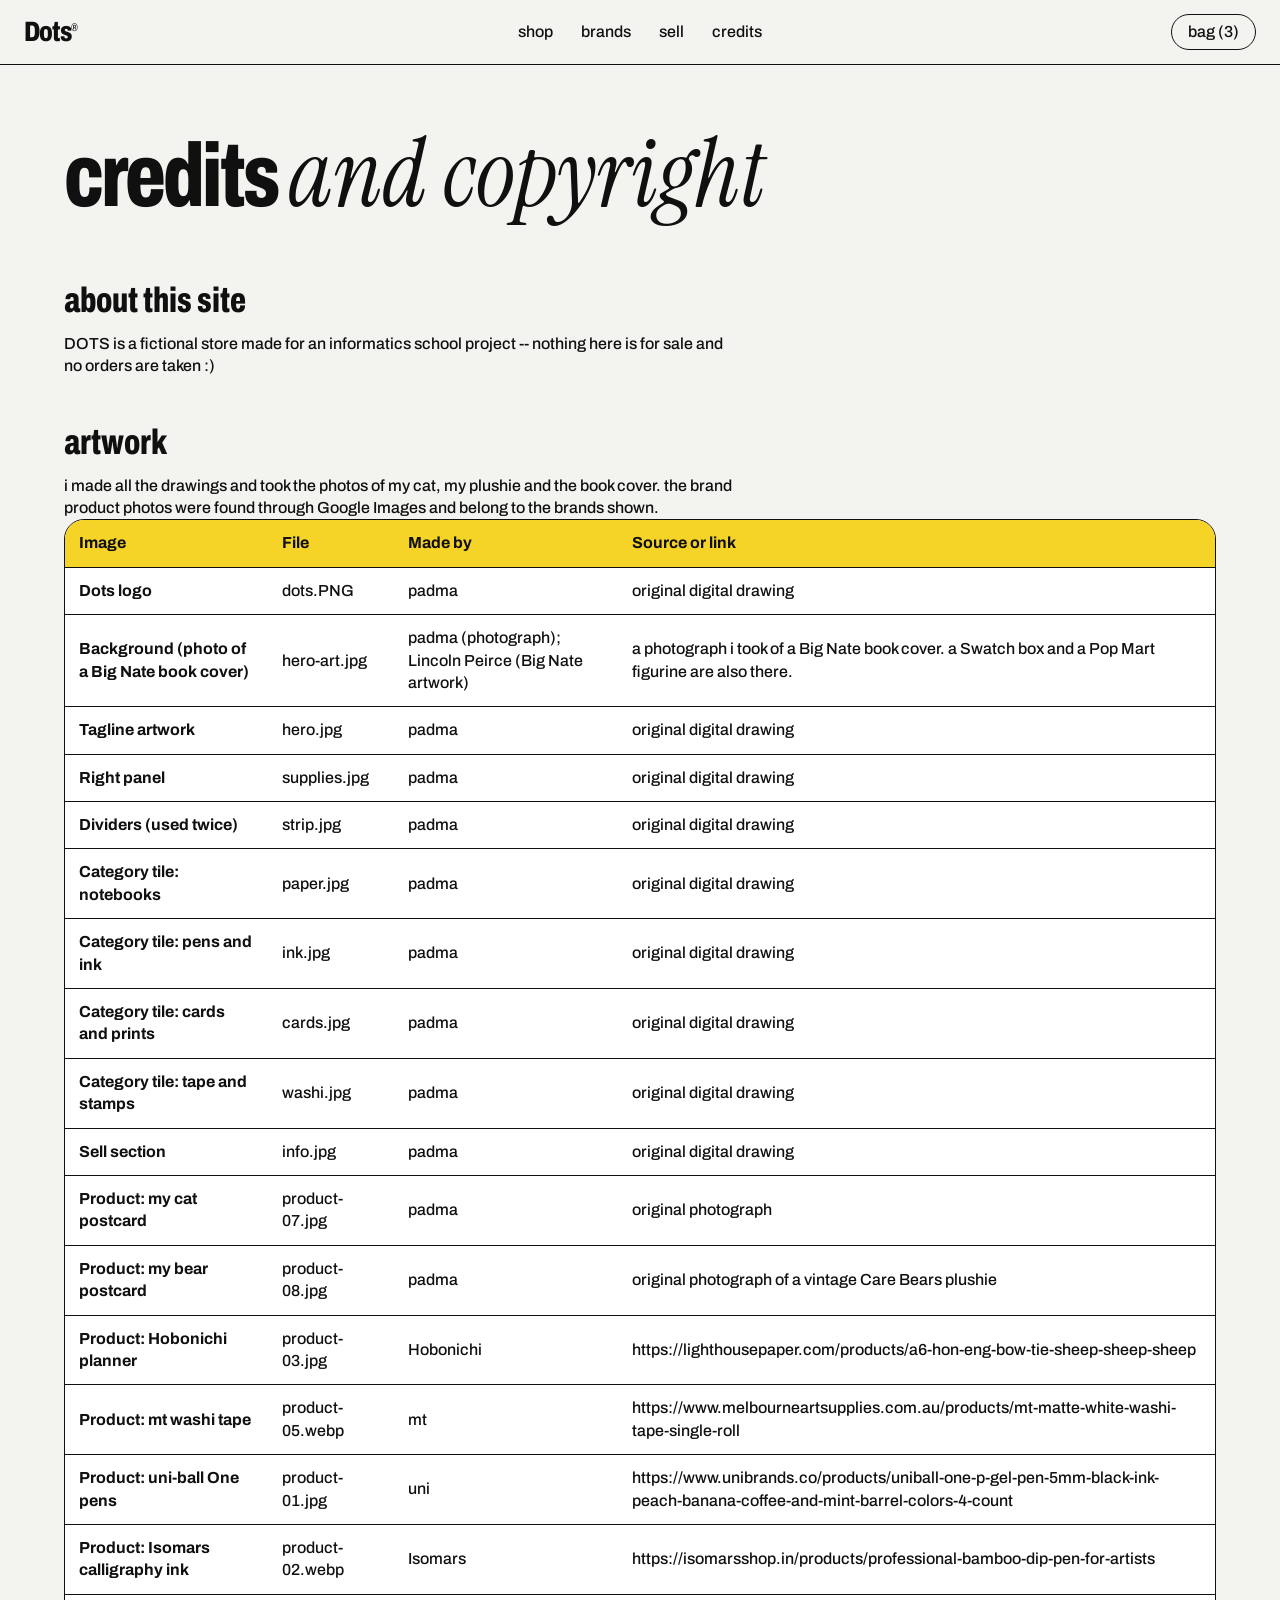
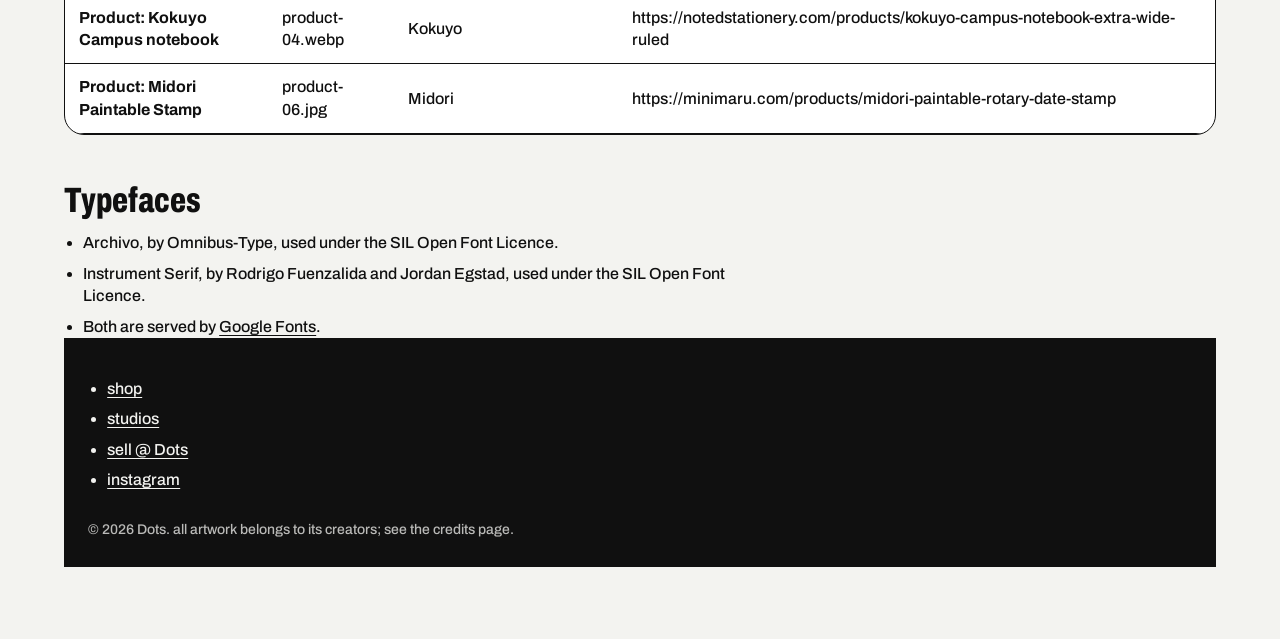
==== credits.html @ e0361c95 "Add credits page for Dots website This file contains the credits and copyright information for the D" ====
<!DOCTYPE html>
<html lang="en">
<head>
<meta charset="utf-8">
<meta name="viewport" content="width=device-width, initial-scale=1">
<title>credits — Dots</title>
<link rel="preconnect" href="https://fonts.googleapis.com">
<link rel="preconnect" href="https://fonts.gstatic.com" crossorigin>
<link href="https://fonts.googleapis.com/css2?family=Archivo:wdth,wght@62..125,400..900&family=Instrument+Serif:ital@0;1&display=swap" rel="stylesheet">
<link rel="stylesheet" href="style.css">
</head>
<body>

<header>
  <a class="logo" href="index.html">Dots<sup>®</sup></a>
  <nav><ul>
    <li><a href="index.html#shop">shop</a></li>
    <li><a href="index.html#studios">brands</a></li>
    <li><a href="index.html#sell">sell</a></li>
    <li><a href="credits.html">credits</a></li>
  </ul></nav>
  <a class="bag" href="checkout.html">bag (3)</a>
</header>

<main class="page credits">
  <h1>credits <em>and copyright</em></h1>


  <h2>about this site</h2>
  <p>DOTS is a fictional store made for an informatics school project -- nothing here is for sale and no orders are taken :) </p>

  <h2>artwork</h2>
  <p>i made all the drawings and took the photos of my cat, my plushie and the book cover. the brand product photos were found through Google Images and belong to the brands shown.</p>
  <div class="table-wrap">
    <table>
      <thead><tr><th scope="col">Image</th><th scope="col">File</th><th scope="col">Made by</th><th scope="col">Source or link</th>
      <tbody>
        <tr><th scope="row">Dots logo</th><td>dots.PNG</td><td>padma</td><td>original digital drawing</td></tr>
        <tr><th scope="row">Background (photo of a Big Nate book cover)</th><td>hero-art.jpg</td><td>padma (photograph); Lincoln Peirce (Big Nate artwork)</td><td>a photograph i took of a Big Nate book cover. a Swatch box and a Pop Mart figurine are also there.</td></tr>
        <tr><th scope="row">Tagline artwork</th><td>hero.jpg</td><td>padma</td><td>original digital drawing</td></tr>
        <tr><th scope="row">Right panel</th><td>supplies.jpg</td><td>padma</td><td>original digital drawing</td></tr>
        <tr><th scope="row">Dividers (used twice)</th><td>strip.jpg</td><td>padma</td><td>original digital drawing</td></tr>
        <tr><th scope="row">Category tile: notebooks</th><td>paper.jpg</td><td>padma</td><td>original digital drawing</td></tr>
        <tr><th scope="row">Category tile: pens and ink</th><td>ink.jpg</td><td>padma</td><td>original digital drawing</td></tr>
        <tr><th scope="row">Category tile: cards and prints</th><td>cards.jpg</td><td>padma</td><td>original digital drawing</td></tr>
        <tr><th scope="row">Category tile: tape and stamps</th><td>washi.jpg</td><td>padma</td><td>original digital drawing</td></tr>
        <tr><th scope="row">Sell section</th><td>info.jpg</td><td>padma</td><td>original digital drawing</td></tr>
        <tr><th scope="row">Product: my cat postcard</th><td>product-07.jpg</td><td>padma</td><td>original photograph</td></tr>
        <tr><th scope="row">Product: my bear postcard</th><td>product-08.jpg</td><td>padma</td><td>original photograph of a vintage Care Bears plushie</td></tr>
        <tr><th scope="row">Product: Hobonichi planner</th><td>product-03.jpg</td><td>Hobonichi</td><td>https://lighthousepaper.com/products/a6-hon-eng-bow-tie-sheep-sheep-sheep</td></tr>
        <tr><th scope="row">Product: mt washi tape</th><td>product-05.webp</td><td>mt</td><td>https://www.melbourneartsupplies.com.au/products/mt-matte-white-washi-tape-single-roll</td></tr>
        <tr><th scope="row">Product: uni-ball One pens</th><td>product-01.jpg</td><td>uni</td><td>https://www.unibrands.co/products/uniball-one-p-gel-pen-5mm-black-ink-peach-banana-coffee-and-mint-barrel-colors-4-count</td></tr>
        <tr><th scope="row">Product: Isomars calligraphy ink</th><td>product-02.webp</td><td>Isomars</td><td>https://isomarsshop.in/products/professional-bamboo-dip-pen-for-artists</td></tr>
        <tr><th scope="row">Product: Kokuyo Campus notebook</th><td>product-04.webp</td><td>Kokuyo</td><td>https://notedstationery.com/products/kokuyo-campus-notebook-extra-wide-ruled</td></tr>
        <tr><th scope="row">Product: Midori Paintable Stamp</th><td>product-06.jpg</td><td>Midori</td><td>https://minimaru.com/products/midori-paintable-rotary-date-stamp</td></tr>
      </tbody>
    </table>
  </div>

  <h2>Typefaces</h2>
  <ul>
    <li>Archivo, by Omnibus-Type, used under the SIL Open Font Licence.</li>
    <li>Instrument Serif, by Rodrigo Fuenzalida and Jordan Egstad, used under the SIL Open Font Licence.</li>
    <li>Both are served by <a href="https://fonts.google.com">Google Fonts</a>.</li>
  </ul>



 

<footer>
  <ul>
    <li><a href="#shop">shop</a></li>
    <li><a href="#studios">studios</a></li>
    <li><a href="#sell">sell @ Dots</a></li>
    <li><a href="https://www.instagram.com/padmeira?">instagram</a></li>
  </ul>
  <p class="copy">© 2026 Dots. all artwork belongs to its creators; see the credits page.</p>
</footer>

</body>
</html>
---- style.css ----
:root{
  --y:#f5d327;--p:#e6197e;--b:#2e9bd6;--g:#1fa64a;--o:#f26b21;--k:#101010;
  --w:#f3f3f0;--l:#b9a3e3;--m:#c4ecd3;
  --sans:"Archivo","Helvetica Neue",Helvetica,Arial,sans-serif;
  --serif:"Instrument Serif","Times New Roman",serif;
  --line:1.5px solid var(--k);
}
*{box-sizing:border-box;margin:0;padding:0}
html{scroll-behavior:smooth}
body{background:var(--w);color:var(--k);font:500 16px/1.4 var(--sans);font-variant-numeric:tabular-nums}
a{color:inherit;text-decoration:none}
a:focus-visible,input:focus-visible,label:focus-within{outline:3px solid var(--p);outline-offset:3px}
ul{list-style:none}

/* ticker */
.tick{background:var(--k);color:var(--y);overflow:hidden;white-space:nowrap;font-size:14px}
.tick div{display:inline-block;padding:9px 0;animation:slide 40s linear infinite}
.tick span{margin-right:3rem}
@keyframes slide{to{transform:translateX(-50%)}}
@media(prefers-reduced-motion:reduce){.tick div{animation:none}}

/* header */
header{display:grid;grid-template-columns:1fr auto 1fr;align-items:center;padding:14px 24px;border-bottom:var(--line);position:sticky;top:0;background:var(--w);z-index:5}
.logo{font:800 28px/1 var(--sans);font-stretch:75%;letter-spacing:-.04em}
.logo sup{font-size:.4em;font-weight:500}
nav ul{display:flex;gap:28px}
nav a:hover,.bag:hover{color:var(--p)}
.bag{justify-self:end;border:var(--line);border-radius:99px;padding:6px 16px}

/* hero */
.hero{display:grid;grid-template-columns:1.55fr 1fr;border-bottom:var(--line)}
.hero-l{position:relative;isolation:isolate;overflow:hidden;background:var(--w);padding:28px 24px 24px;display:flex;flex-direction:column;justify-content:space-between;border-right:var(--line);min-height:78vh;container-type:inline-size}
.hero-art{position:absolute;inset:0;width:100%;height:100%;object-fit:cover;z-index:-1;color:transparent}
.lead-art{align-self:flex-start;width:min(100%,78cqw);aspect-ratio:6/1;background:var(--w);border:var(--line);overflow:hidden}
.lead-art img{display:block;width:100%;height:100%;object-fit:cover;color:transparent}
.wordmark{margin:3vh 0 4vh}
.wordmark img{display:block;width:100%;height:auto;color:transparent}
.cta{display:flex;gap:12px;flex-wrap:wrap}
.btn{display:inline-block;border:var(--line);border-radius:99px;padding:12px 24px;font-weight:700;background:var(--y);transition:box-shadow .15s,transform .15s}
.btn:hover{box-shadow:5px 5px 0 var(--k);transform:translate(-3px,-3px)}
.btn.alt{background:transparent}

.hero-r{background:#fff;display:flex;flex-direction:column}
.hero-r .slot{flex:1;position:relative;min-height:320px;background:var(--f,#fff)}
.hero-r .slot img{position:absolute;inset:0;width:100%;height:100%;object-fit:cover;color:transparent}
.hero-r p{border-top:var(--line);padding:14px 24px;background:var(--y);font-weight:700}

/* shop */
.shop{padding:0 24px 64px}
.shop-h{display:flex;justify-content:space-between;align-items:end;flex-wrap:wrap;gap:20px;padding:56px 0 28px}
.shop-h h2{font:800 clamp(2.4rem,6vw,5.5rem)/.9 var(--sans);font-stretch:70%;letter-spacing:-.03em}
.shop-h h2 em{font:italic 400 1.05em var(--serif);letter-spacing:0}
.chips{display:flex;gap:8px;flex-wrap:wrap}
.chips input{position:absolute;opacity:0;pointer-events:none}
.chips label{border:var(--line);border-radius:99px;padding:7px 18px;cursor:pointer;font-weight:600}
.chips label:hover{background:var(--m)}
.shop:has(#f-all:checked) .chips [for=f-all],
.shop:has(#f-nb:checked) .chips [for=f-nb],
.shop:has(#f-pen:checked) .chips [for=f-pen],
.shop:has(#f-card:checked) .chips [for=f-card],
.shop:has(#f-ex:checked) .chips [for=f-ex]{background:var(--k);color:var(--w)}
.shop:has(#f-nb:checked) .card:not(.nb),
.shop:has(#f-pen:checked) .card:not(.pen),
.shop:has(#f-card:checked) .card:not(.cd),
.shop:has(#f-ex:checked) .card:not(.ex){display:none}

.grid{display:grid;grid-template-columns:repeat(4,1fr);gap:32px 24px}
.card{display:block}
.art{position:relative;overflow:hidden;border-radius:20px;container-type:inline-size;transition:box-shadow .2s,transform .2s}
.card:hover .art{box-shadow:7px 7px 0 var(--k);transform:translate(-4px,-4px)}
.meta{display:flex;justify-content:space-between;gap:12px;padding:10px 4px 0}
.meta b{font-weight:700}
.meta span{display:block;font-weight:400;opacity:.65;font-size:14px}
.meta u{text-decoration:none;font-weight:700}

.art{background:var(--f,#ddd)}
.art img{display:block;width:100%;height:100%;object-fit:cover;color:transparent}
.art{aspect-ratio:1/1}

/* category tiles (your art goes in images/cat-*.png) */
.cats{display:grid;grid-template-columns:repeat(4,1fr);gap:24px;margin-bottom:44px}
.cat{display:block;cursor:pointer}
.cat .art{display:block;border:var(--line)}
.cat b{display:block;padding:8px 4px 0;font-weight:700}
.cat:hover .art{box-shadow:7px 7px 0 var(--k);transform:translate(-4px,-4px)}
.shop:has(#f-nb:checked) [for=f-nb].cat .art,
.shop:has(#f-pen:checked) [for=f-pen].cat .art,
.shop:has(#f-card:checked) [for=f-card].cat .art,
.shop:has(#f-ex:checked) [for=f-ex].cat .art{box-shadow:7px 7px 0 var(--p);transform:translate(-4px,-4px)}

/* full-width strips: one ratio, used for both dividers */
.strip{aspect-ratio:15/1;min-height:56px;overflow:hidden;background:var(--f,#eee);border-bottom:var(--line)}
.strip.t{border-top:var(--line)}
.strip img{display:block;width:100%;height:100%;object-fit:cover;color:transparent}

/* sell section art */
.sell>.sell-art{position:relative;padding:0;min-height:360px;background:var(--f,#eee);border-left:var(--line)}
.sell-art img{position:absolute;inset:0;width:100%;height:100%;object-fit:cover;color:transparent}

/* studios */
.studios{background:var(--k);color:var(--w);padding:56px 24px 64px}
.studios h2{font:800 clamp(2rem,5vw,4.5rem)/.95 var(--sans);font-stretch:70%;letter-spacing:-.03em;margin-bottom:28px;max-width:14em}
.tiles{display:grid;grid-template-columns:repeat(auto-fit,minmax(240px,1fr));gap:16px}
.tile{padding:18px;min-height:230px;display:flex;flex-direction:column;justify-content:space-between;color:var(--k);border-radius:6px}
.tile h3{font:800 2.6rem/.9 var(--sans);font-stretch:70%;letter-spacing:-.02em}
.tile:nth-child(1){background:var(--y)}
.tile:nth-child(2){background:#5a0f3c;color:var(--w)}
.tile:nth-child(3){background:var(--m)}
.tile:nth-child(4){background:var(--p);color:#fff}
.tile:hover{transform:rotate(-1.5deg)}

/* manifesto */
.manifesto{background:var(--p);border-bottom:var(--line);padding:64px 24px;color:#fff}
.manifesto p{font:italic 400 clamp(2rem,6.4vw,6rem)/.98 var(--serif);max-width:16em}

/* sell */
.sell{display:grid;grid-template-columns:1fr 1fr;border-bottom:var(--line)}
.sell>div{padding:48px 24px}
.sell h2{font:800 clamp(2rem,4.5vw,4rem)/.95 var(--sans);font-stretch:70%;margin-bottom:14px}
.sell p{max-width:34em;margin-bottom:20px}
form{display:flex;gap:8px;flex-wrap:wrap}
input{flex:1;min-width:200px;border:var(--line);border-radius:99px;padding:12px 18px;font:inherit;background:#fff}

/* footer */
footer{background:var(--k);color:var(--w);padding:40px 24px 0;overflow:hidden;container-type:inline-size}
footer ul{display:flex;gap:28px;flex-wrap:wrap;justify-content:space-between}
footer .big{font:900 41cqw/.72 var(--sans);font-stretch:62%;letter-spacing:-.05em;color:var(--y);margin:40px 0 -2cqw}
footer a:hover{color:var(--y)}

@media(max-width:1000px){.grid,.cats{grid-template-columns:repeat(2,1fr)}}
@media(max-width:520px){.grid{grid-template-columns:1fr}}
@media(max-width:860px){
  .hero,.sell{grid-template-columns:1fr}
  .hero-l{border-right:0;border-bottom:var(--line);min-height:70vh}
  .sell>.sell-art{border-left:0;border-top:var(--line)}
  header{grid-template-columns:1fr auto}
  nav{display:none}
}

/* ===== checkout + credits pages (paste at the bottom of style.css) ===== */
.page{padding:48px 24px 72px;max-width:1200px;margin:0 auto}
.page h1{font:800 clamp(2.6rem,7vw,6rem)/.9 var(--sans);font-stretch:70%;letter-spacing:-.03em;margin-bottom:12px}
.page h1 em{font:italic 400 1.05em var(--serif);letter-spacing:0}
.page .intro{max-width:36em;margin-bottom:36px}
mark{background:var(--y);padding:0 4px}

.checkout{display:grid;grid-template-columns:1.25fr 1fr;gap:32px;align-items:start}
.fields{display:grid;gap:24px}
fieldset{border:var(--line);border-radius:20px;padding:22px 22px 24px;background:#fff;min-width:0}
legend{font:800 1.5rem/1 var(--sans);font-stretch:75%;background:var(--y);border:var(--line);border-radius:99px;padding:5px 16px}
.row{display:grid;grid-template-columns:1fr 1fr;gap:14px;margin-top:14px}
.row.one{grid-template-columns:1fr}
.f{display:block;font-weight:700}
.f span{display:block;font-size:14px;margin-bottom:6px}
.checkout input:not([type=checkbox]):not([type=radio]),
.checkout select,.checkout textarea{width:100%;min-width:0;border:var(--line);border-radius:14px;padding:12px 14px;font:inherit;background:var(--w)}
.checkout textarea{min-height:100px;resize:vertical}
input[type=checkbox],input[type=radio]{flex:none;min-width:0;width:20px;height:20px;padding:0;accent-color:var(--p)}
.opt{display:flex;gap:12px;align-items:flex-start;padding:12px 14px;border:var(--line);border-radius:14px;margin-top:10px;cursor:pointer;background:var(--w)}
.opt:hover{background:var(--m)}
.opt:has(input:checked){background:var(--y)}
.opt b{display:block}
.opt small{display:block;font-weight:400;opacity:.7}
.opt .price{margin-left:auto;font-weight:700}

.summary{position:sticky;top:90px}
.table-wrap{border:var(--line);border-radius:20px;overflow:auto;background:#fff}
table{width:100%;border-collapse:collapse;min-width:440px}
caption{text-align:left;font:800 1.5rem/1 var(--sans);font-stretch:75%;padding:16px 14px;border-bottom:var(--line)}
th,td{padding:12px 14px;text-align:left;border-bottom:1.5px solid var(--k);vertical-align:middle}
thead th{background:var(--y)}
.n{text-align:right}
tbody tr:hover{background:var(--m)}
tfoot th,tfoot td{border-bottom:0}
tfoot tr:last-child{background:var(--k);color:var(--y);font-size:1.2rem}
.thumb{display:inline-block;width:48px;aspect-ratio:1;border-radius:10px;overflow:hidden;background:var(--f,#ddd);border:var(--line);vertical-align:middle;margin-right:10px}
.thumb img{display:block;width:100%;height:100%;object-fit:cover;color:transparent}
.checkout td input.qty{width:64px}
.place{width:100%;margin-top:20px;font:700 1.1rem var(--sans);cursor:pointer}
.small{font-size:14px;opacity:.75;margin-top:12px}

.credits h2{font:800 2.2rem/1 var(--sans);font-stretch:70%;margin:48px 0 14px}
.credits p,.credits li{max-width:42em}
.credits ul{display:grid;gap:8px;padding-left:1.2em;list-style:disc}
.credits a{text-decoration:underline;text-underline-offset:3px}
.credits table{min-width:560px}
footer .copy{margin-top:28px;padding-bottom:28px;font-size:14px;opacity:.75}

@media(max-width:900px){.checkout{grid-template-columns:1fr}.summary{position:static}.row{grid-template-columns:1fr}}
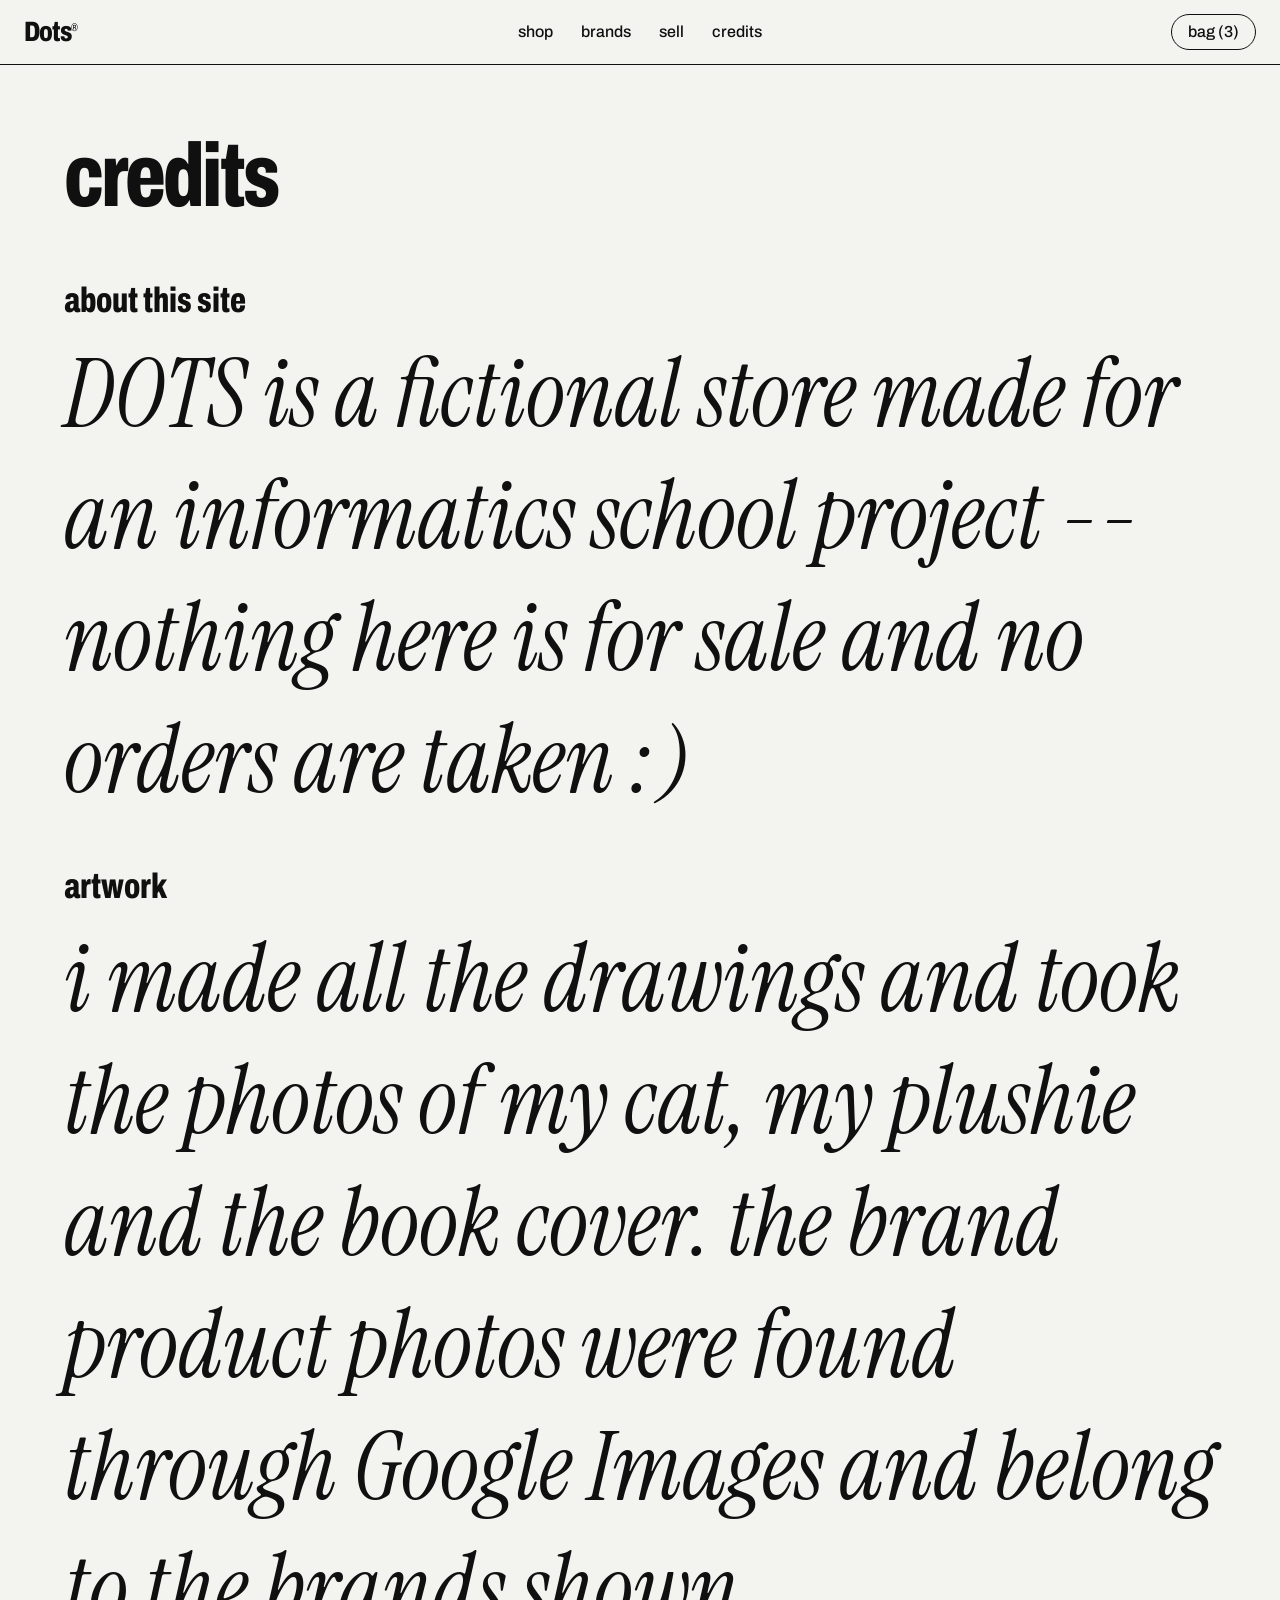
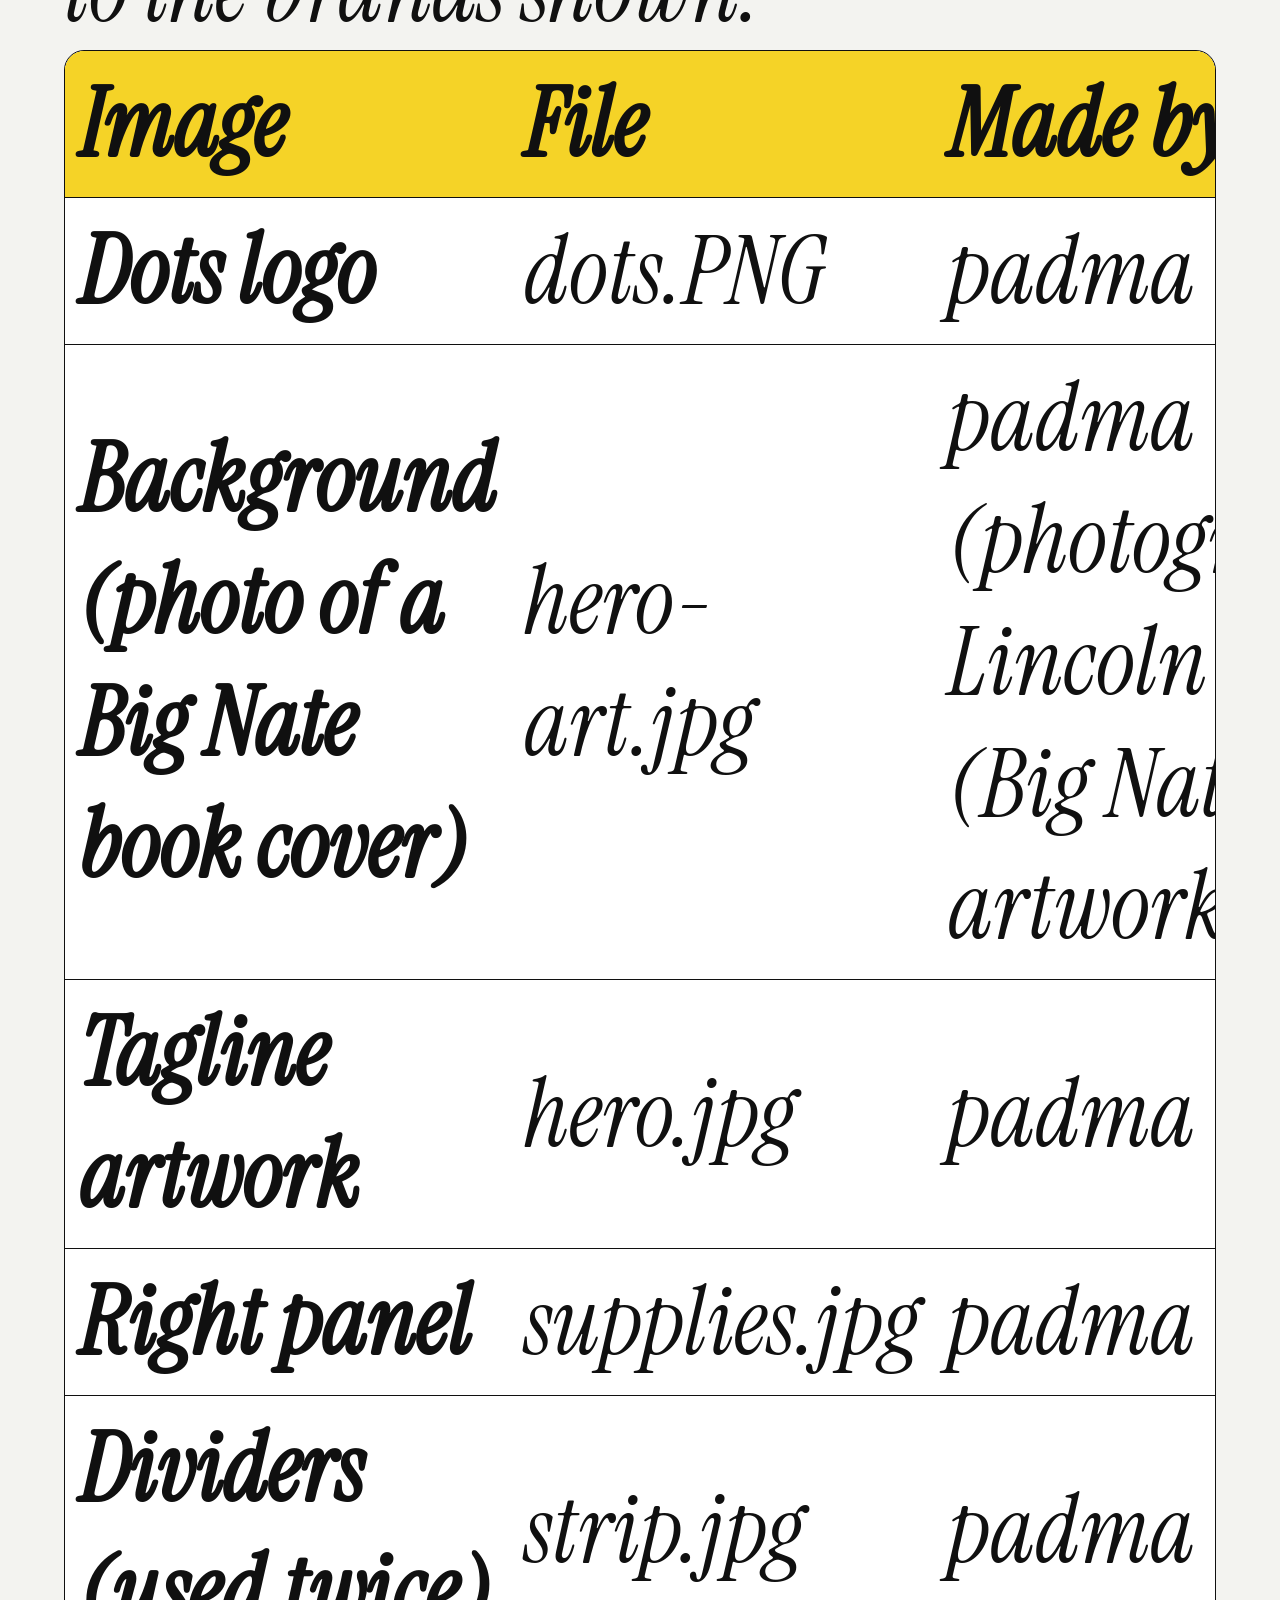
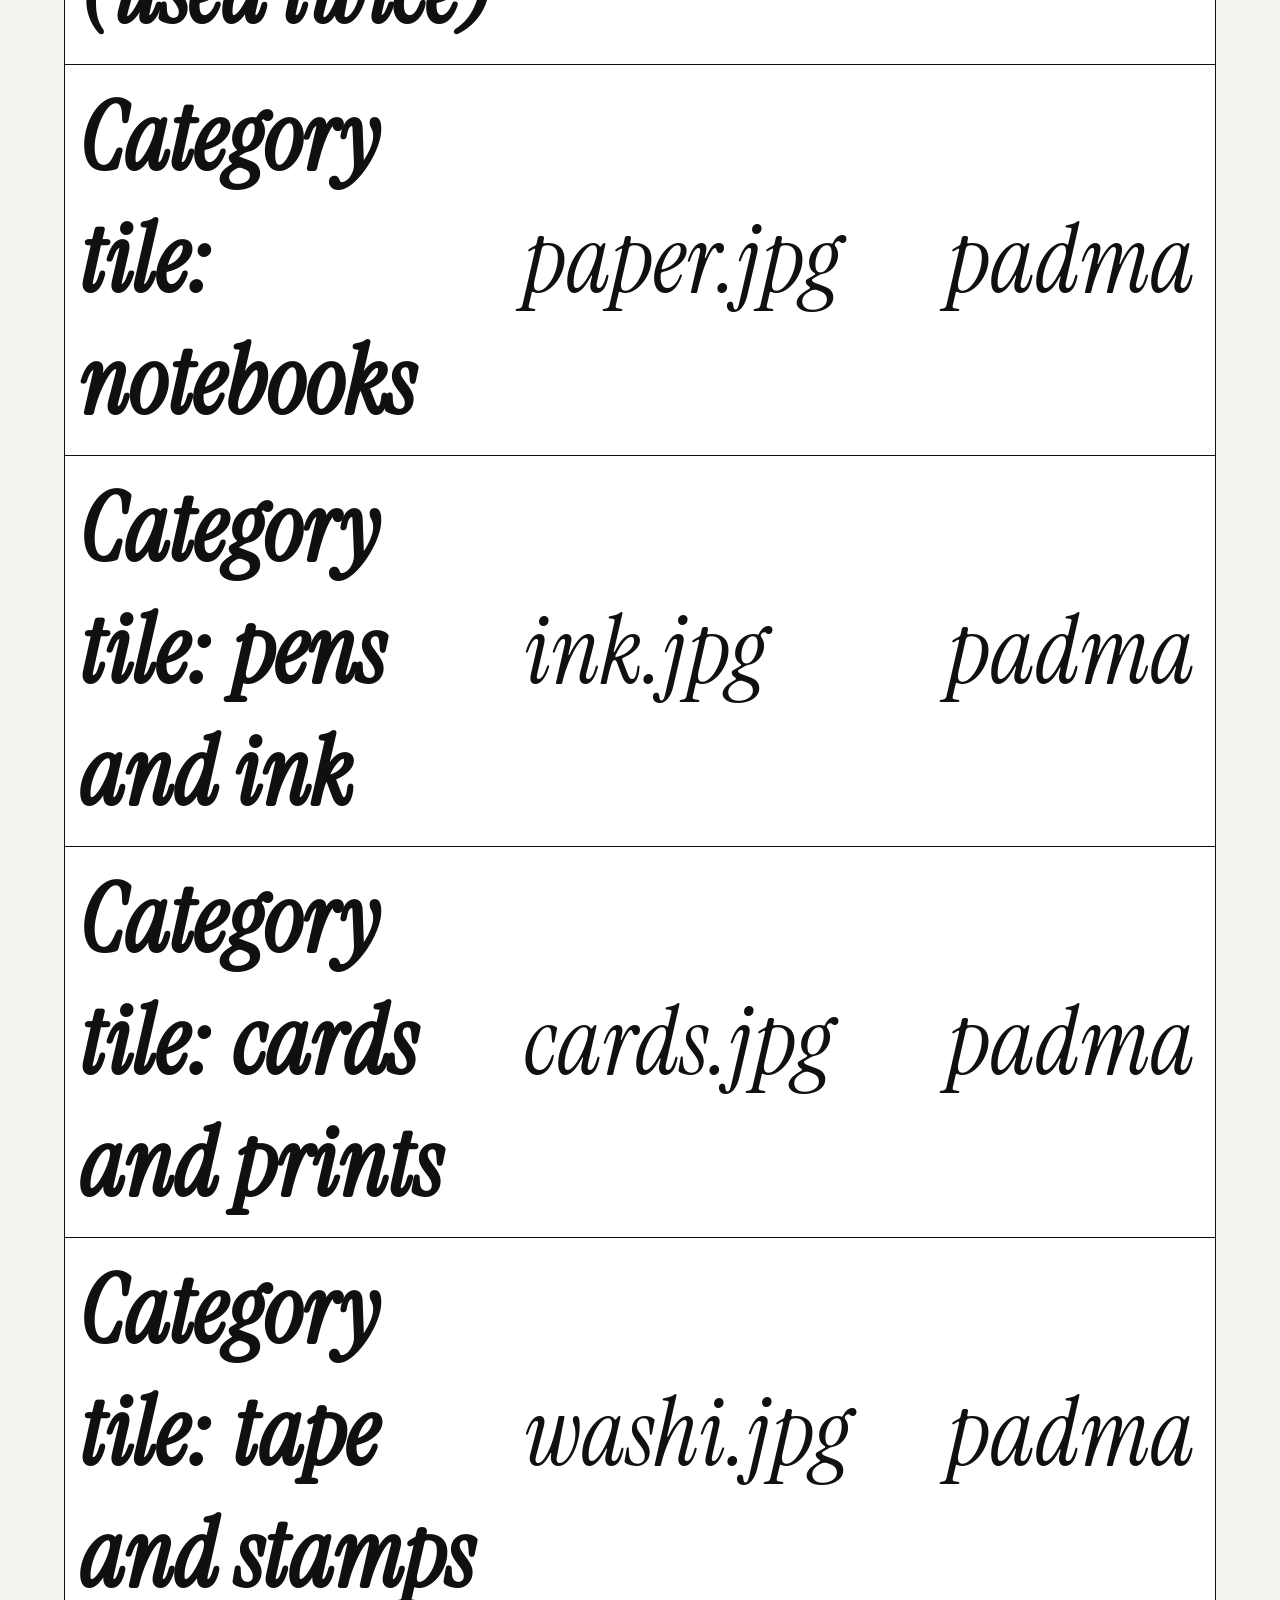
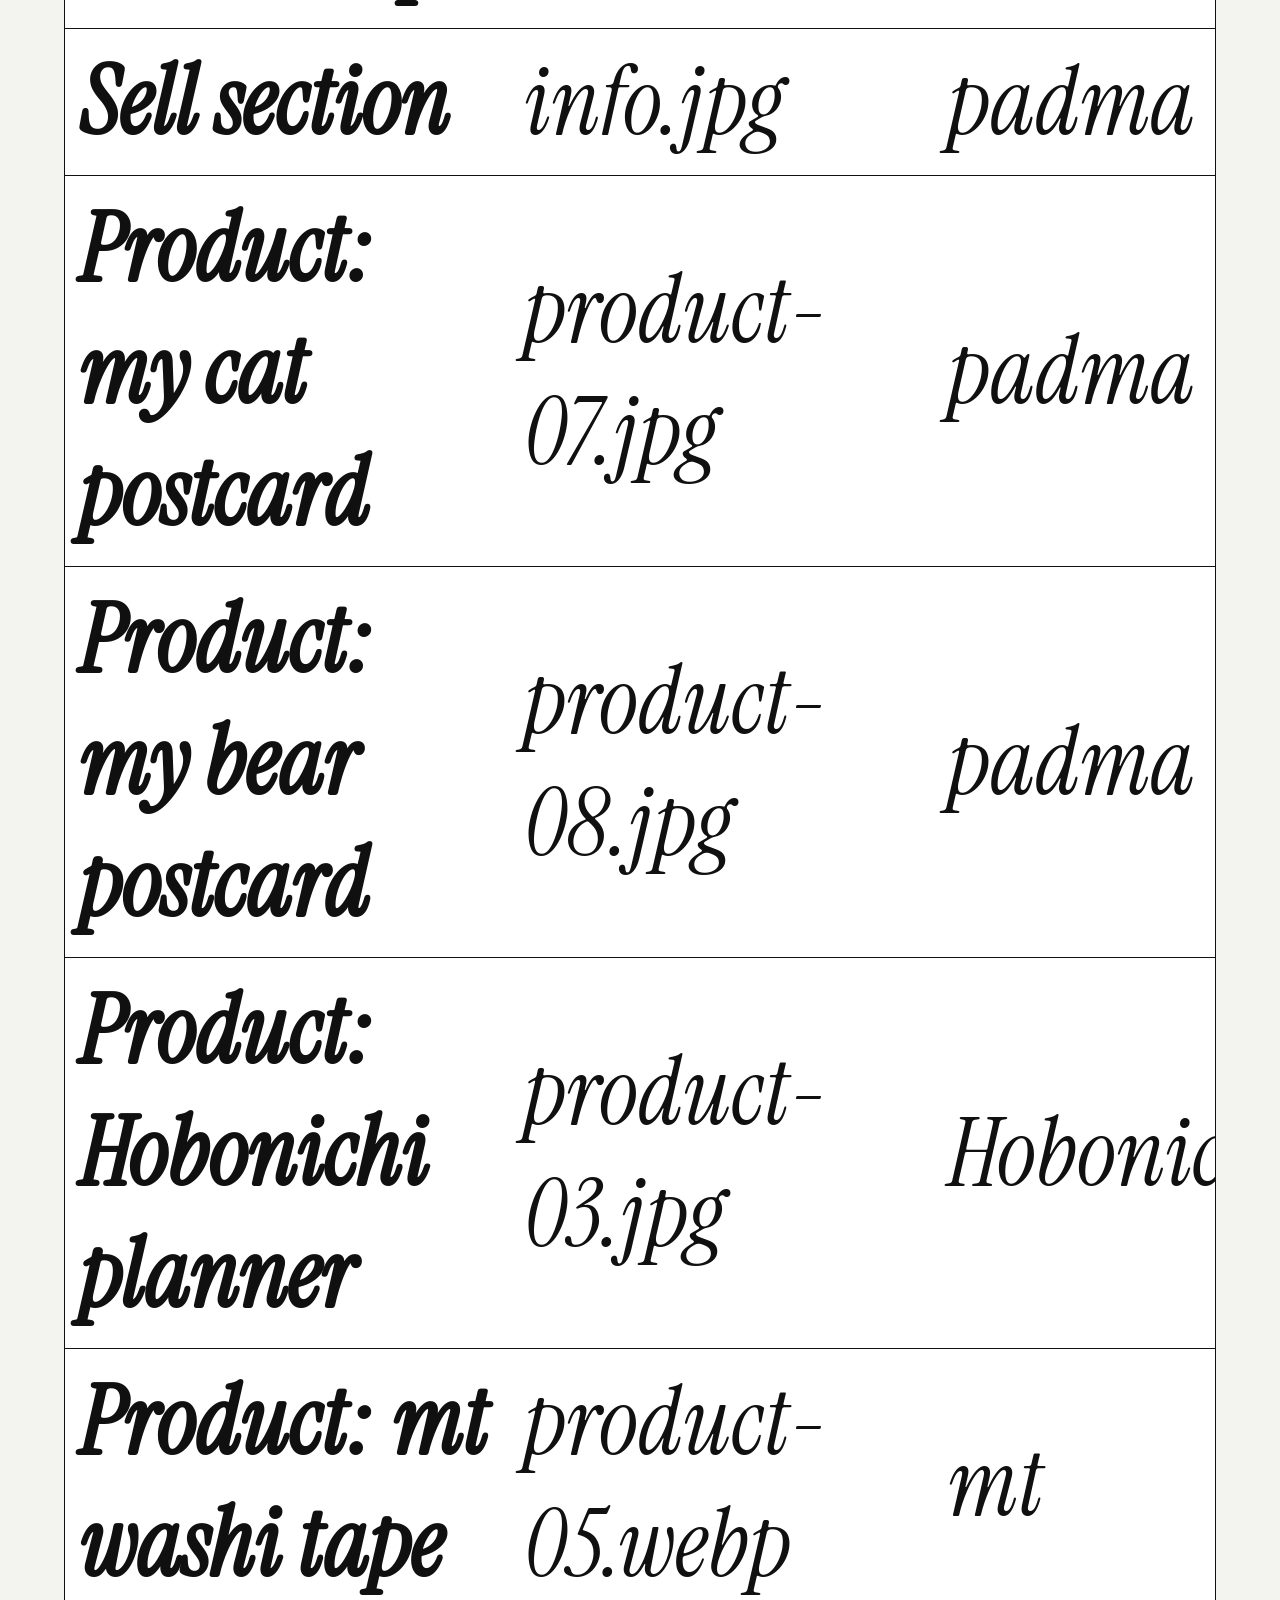
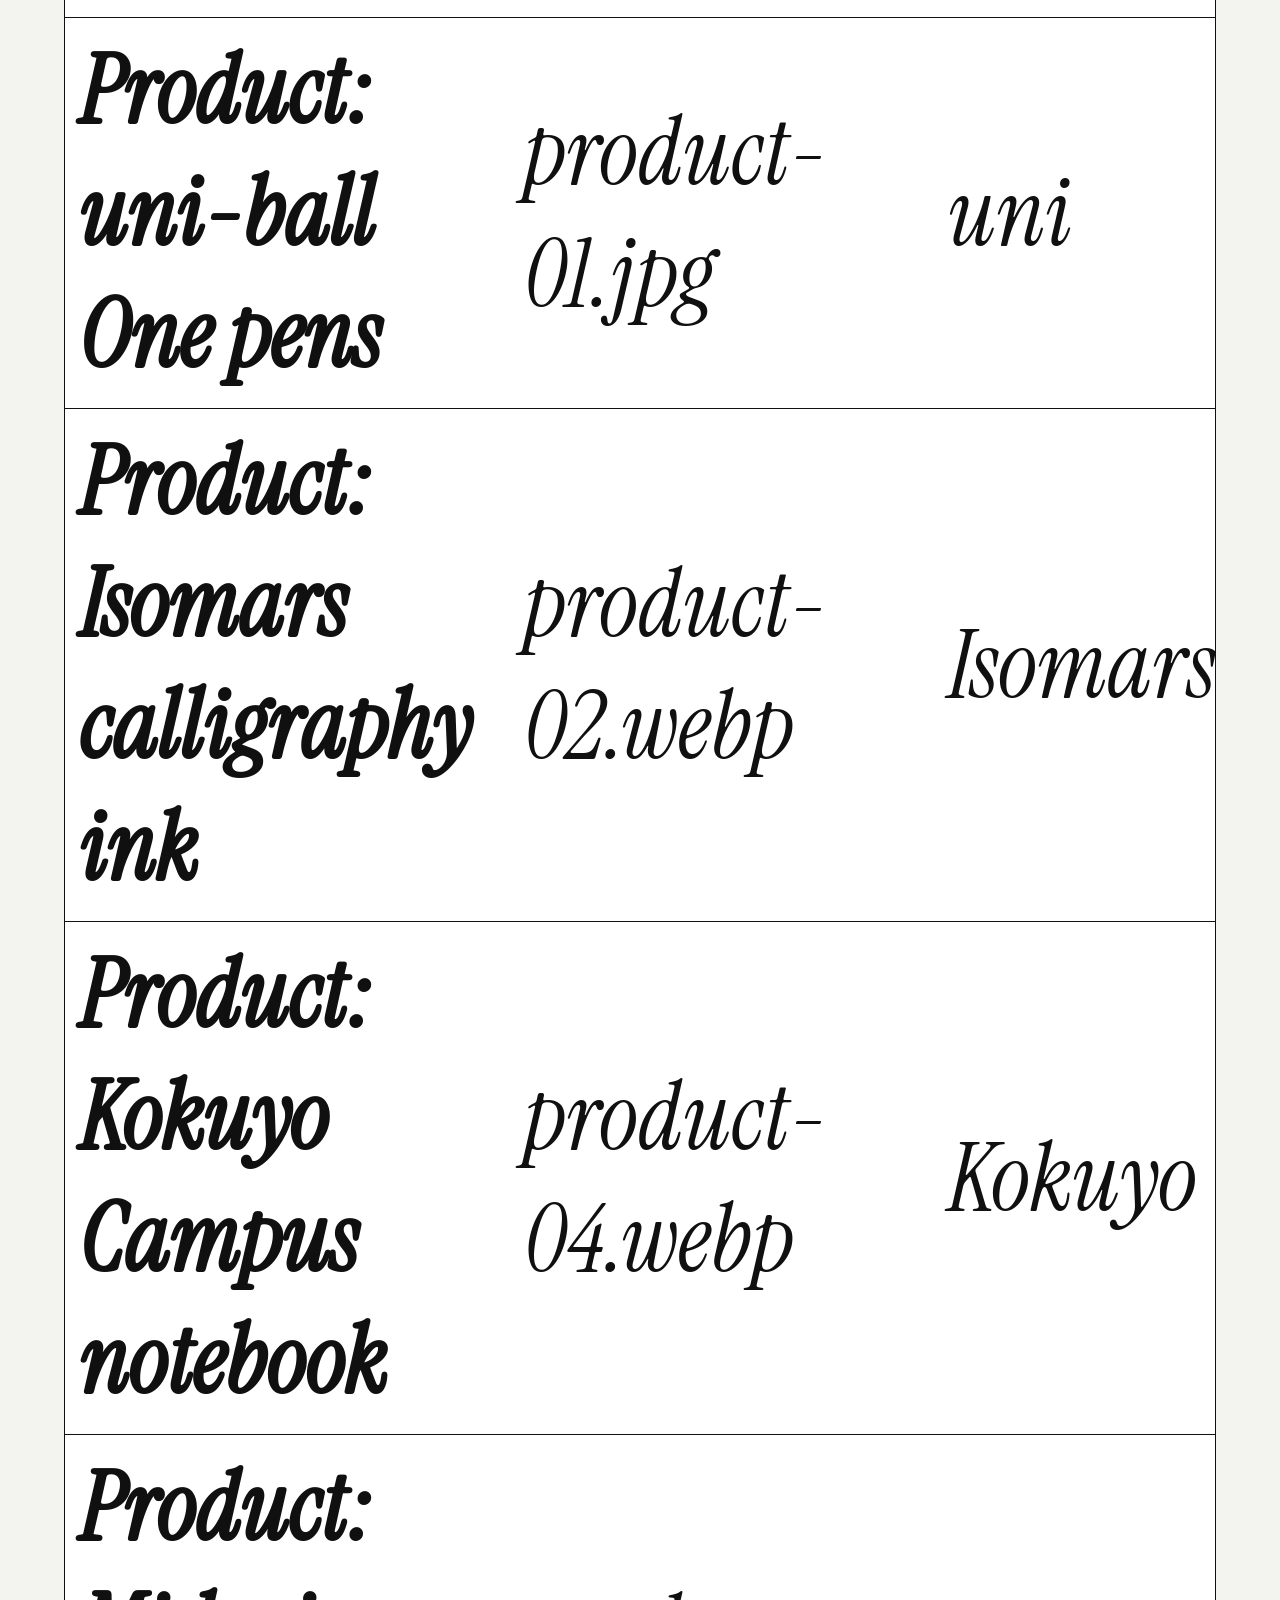
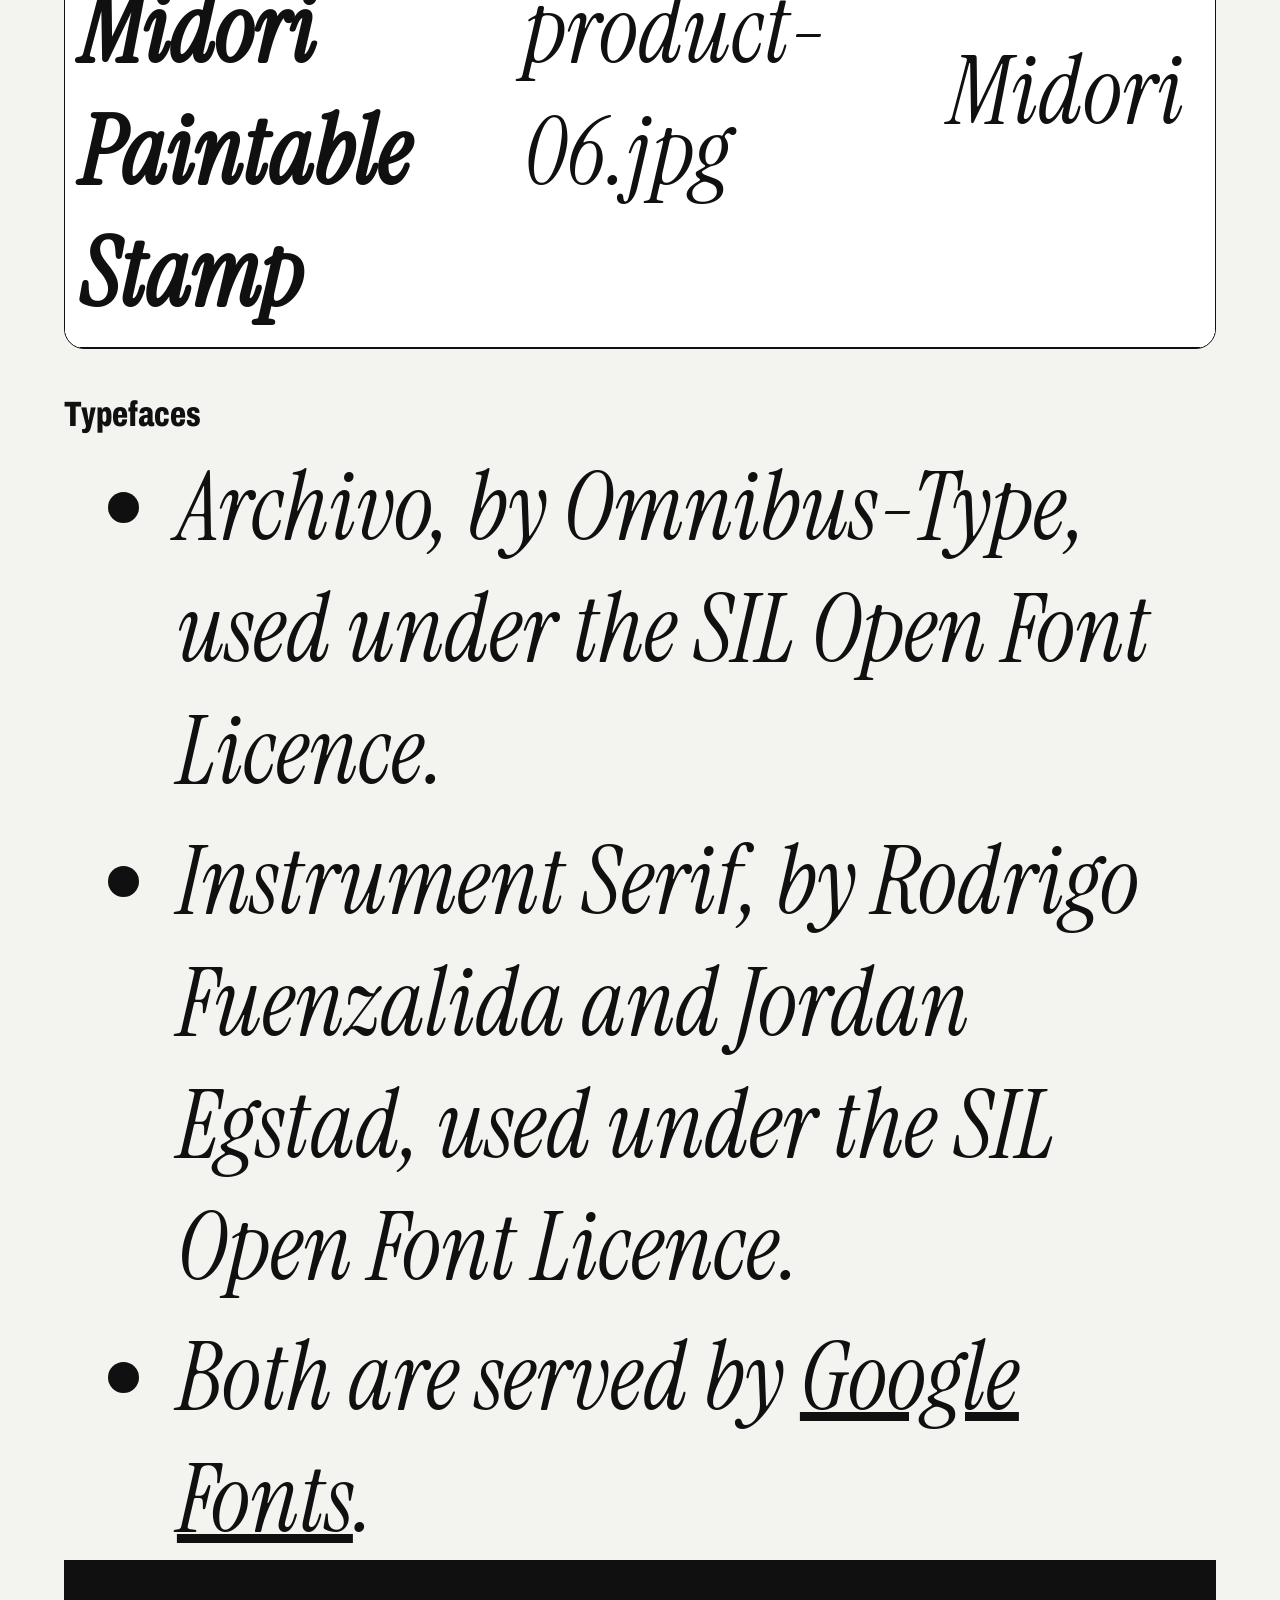
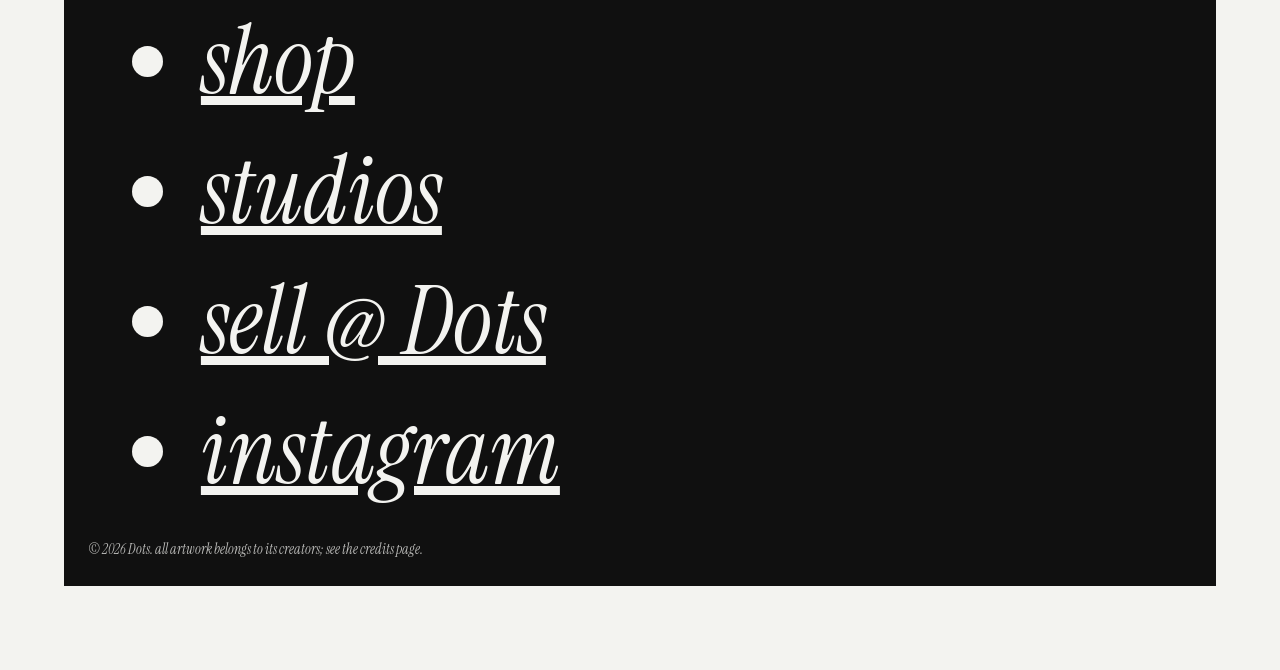
==== commit 4a32c7b8: "Update credits.html" ====
--- a/credits.html
+++ b/credits.html
@@ -23,8 +23,7 @@
 </header>
 
 <main class="page credits">
-  <h1>credits <em>and copyright</em></h1>
-
+  <h1>credits <em>
 
   <h2>about this site</h2>
   <p>DOTS is a fictional store made for an informatics school project -- nothing here is for sale and no orders are taken :) </p>
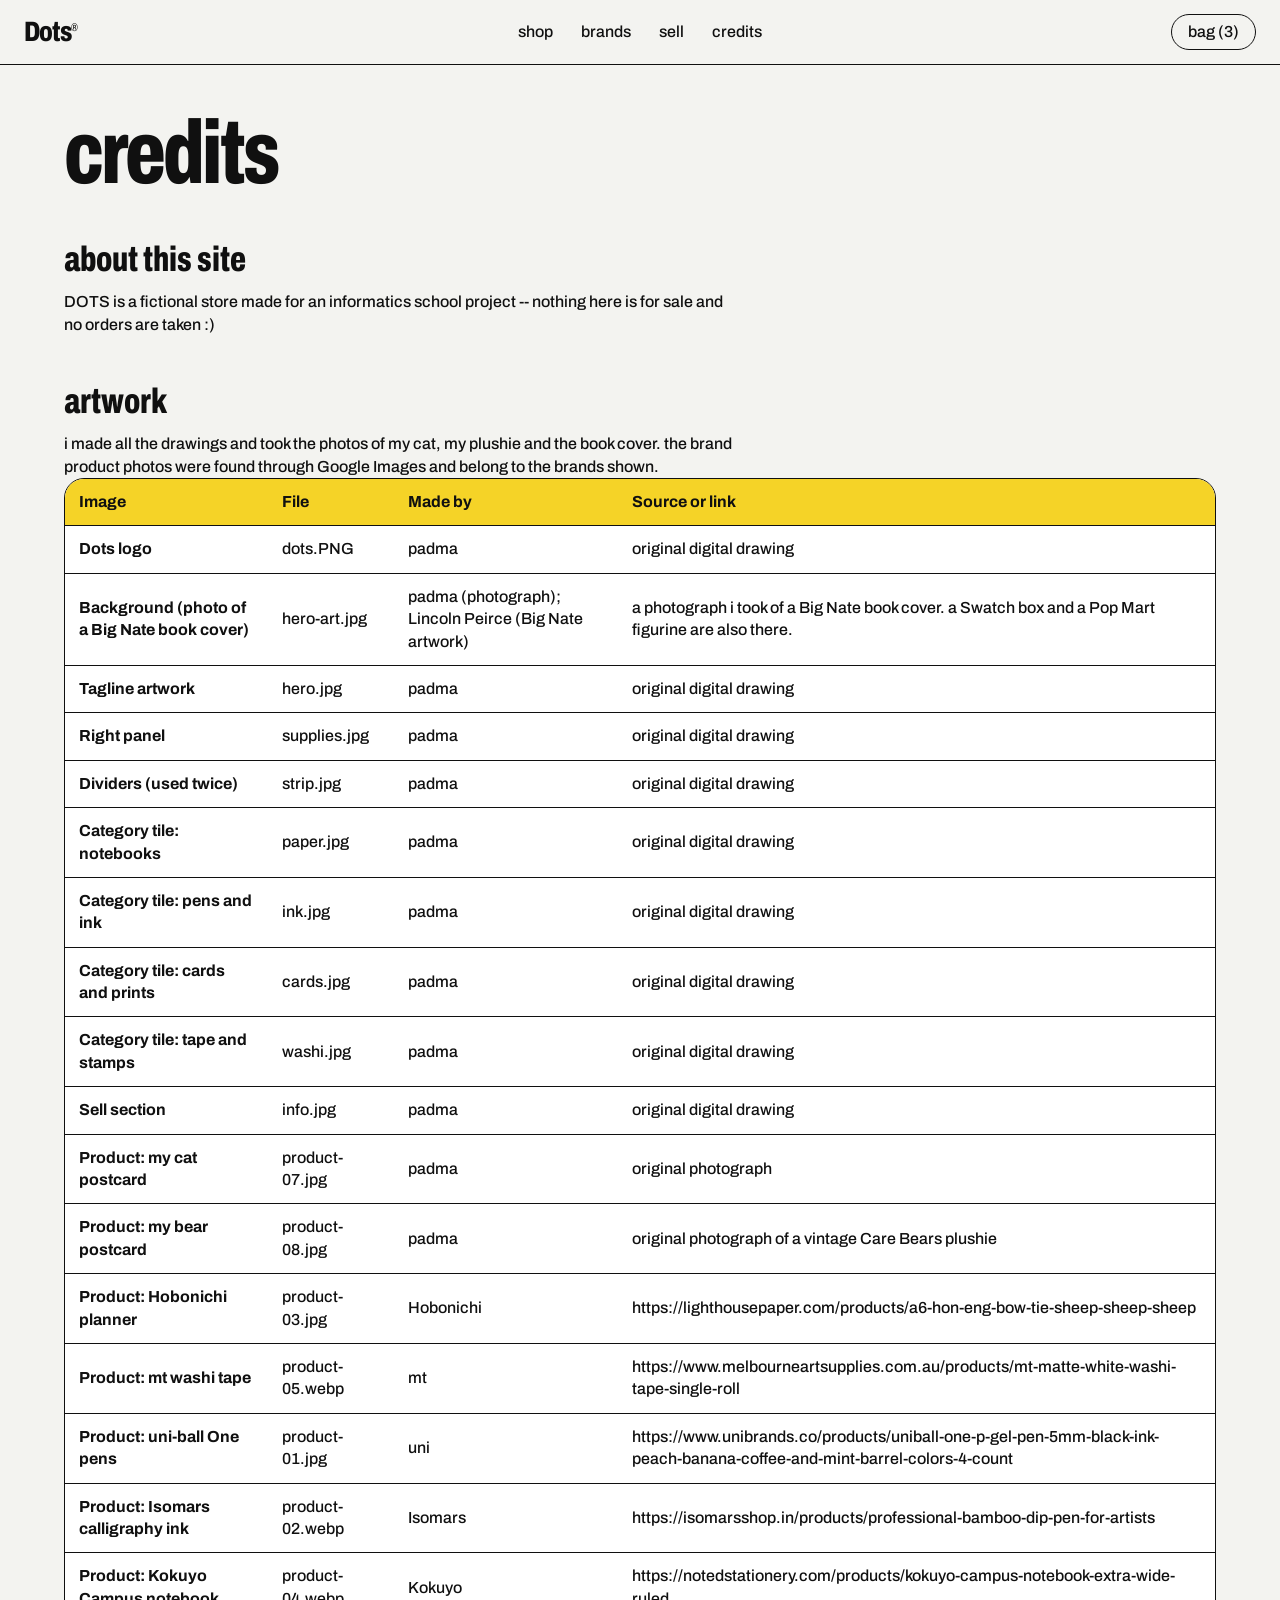
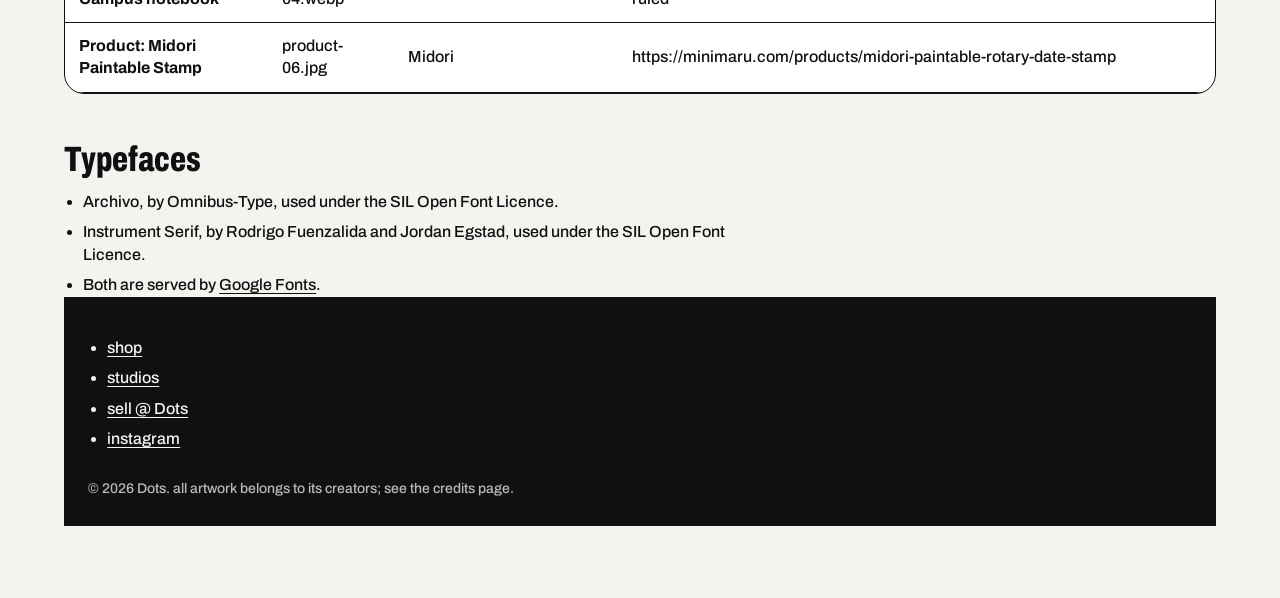
==== commit 4c8097e2: "Update credits.html" ====
--- a/credits.html
+++ b/credits.html
@@ -23,7 +23,7 @@
 </header>
 
 <main class="page credits">
-  <h1>credits <em>
+  <h1>credits </h1>
 
   <h2>about this site</h2>
   <p>DOTS is a fictional store made for an informatics school project -- nothing here is for sale and no orders are taken :) </p>
